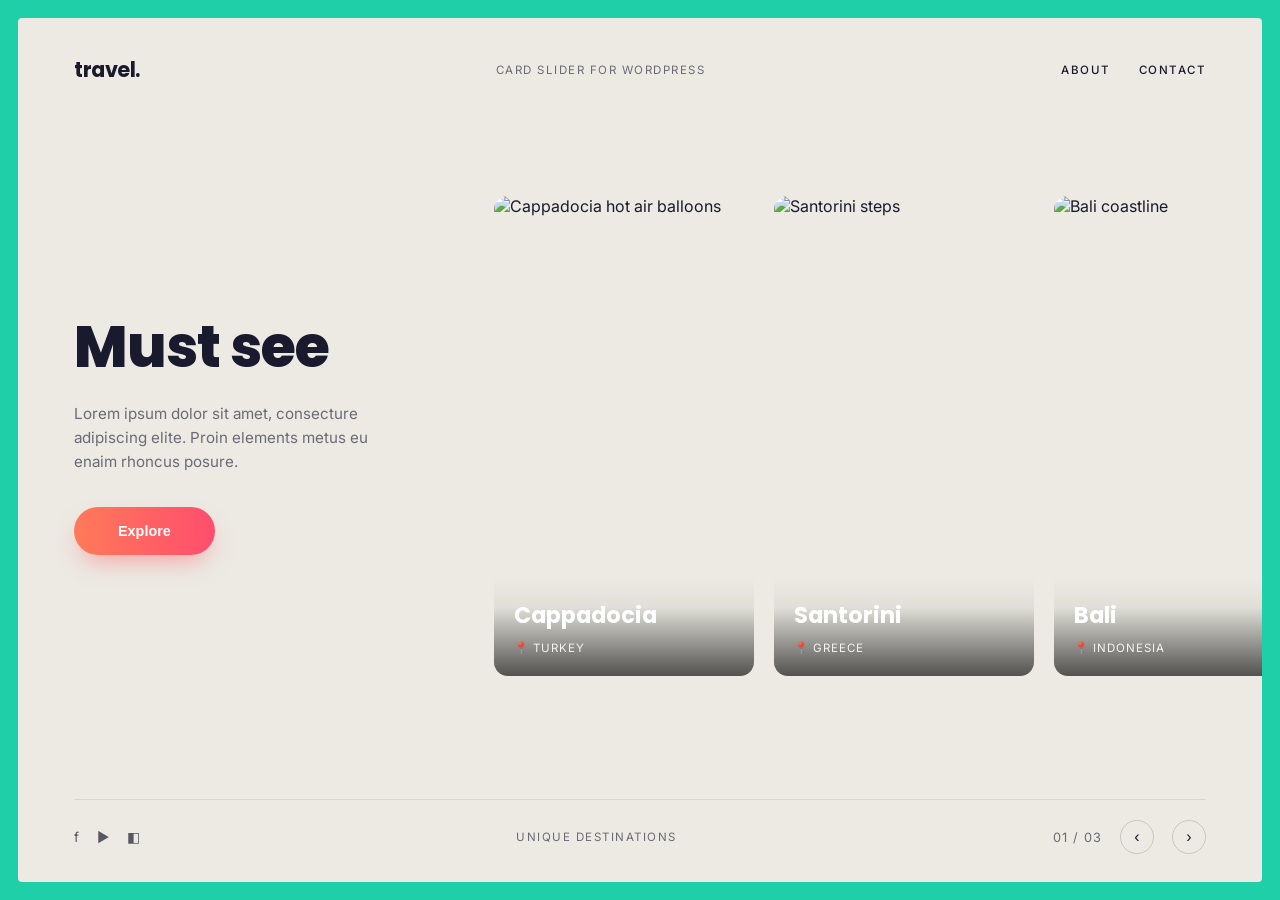
==== Vercel.html @ 94c6dc6c "added a travel page" ====
<!DOCTYPE html>
<html lang="en">
<head>
    <meta charset="UTF-8">
    <meta name="viewport" content="width=device-width, initial-scale=1.0">
    <title>Travel-Must See Places</title>
    <link rel="stylesheet" href="vercel.css">
</head>
<body>

    <div class="page">

        <header class="nav">
            <div class="logo">travel.</div>
            <div class="nav-tag">Card slider for wordpress</div>
            <nav class="nav-links">
                <a href="#">About</a>
                <a href="#">Contact</a>
            </nav>
        </header>

        <main class="hero">
            <div class="hero-copy">
                <h1>Must see<br></h1>
                <p>Lorem ipsum dolor sit amet, consecture adipiscing elite. Proin elements metus eu enaim rhoncus posure.</p>
                <button class="explore-btn">Explore</button>
            </div>

            <div class="slider">
                <div class="card">
                    <img src="https://images.unsplash.com/photo-1641128324972-af3212f0f6bd?w=600&q=80" alt="Cappadocia hot air balloons">
                    <div class="card-info">
                        <h2>Cappadocia</h2>
                        <span>📍 Turkey</span>
                    </div>
                </div>

                <div class="card">
                    <img src="https://images.unsplash.com/photo-1613395877344-13d4a8e0d49e?w=600&q=80" alt="Santorini steps">
                    <div class="card-info">
                        <h2>Santorini</h2>
                        <span>📍 Greece</span>
                    </div>
                </div>

                <div class="card">
                   <img src="https://images.unsplash.com/photo-1573790387438-4da905039392?w=600&q=80" alt="Bali coastline">
                   <div class="card-info">
                     <h2>Bali</h2>
                     <span>📍 Indonesia</span>
                   </div>
                </div>
            </div>
        </main>

        <footer class="bottom-bar">
            <div class="socials">
                  <a href="#">f</a>
                  <a href="#">▶</a>
                  <a href="#">◧</a>
            </div>
            <div class="footer-tag">Unique destinations</div>
            <div class="pager">
                <span class="pager-count">01 / 03</span>
                <button class="arrow" id="prevArrow">‹</button>
                <button class="arrow" id="nextArrow">›</button>
            </div>
        </footer>

    </div>

    <script src="vercel.js"></script>
    
</body>
</html>
---- vercel.css ----
@import url('https://fonts.googleapis.com/css2?family=Poppins:wght@400;500;600;700;800&family=Inter:wght@400;500&display=swap');

:root{
    --bg: #eceae3;
    --border-teal: #1fcfa8;
    --lnk: #1a1a2e;
    --muted: #6b6b76;
    --card-radius: 14px;
    --btn-grad-start: #ff7a59;
    --btn-grad-end: #ff4d6d;
}

*{ box-sizing: border-box; margin: 0; padding: 0;}

body{
    font-family: 'Inter', sans-serif;
    background: var(--border-teal);
    padding: 18px;
    min-height: 100vh;
    color: var(--lnk);
}

.page{
    background: var(--bg);
    border-radius: 4px;
    min-height: calc(100vh - 36px);
    padding: 36px 56px 0;
    display: flex;
    flex-direction: column;
    overflow: hidden;
}

.nav{
    display: flex;
    align-items: center;
    justify-content: space-between;
}

.logo{
    font-family: 'Poppins', sans-serif;
    font-weight: 700;
    font-size: 1.3rem;
    letter-spacing: -0.5px;
}

.nav-tag{
    font-size: 0.72rem;
    letter-spacing: 1.5px;
    text-transform: uppercase;
    color: var(--muted);
}

.nav-links{
    display: flex;
    gap: 28px;
}

.nav-links a{
    text-decoration: none;
    color: var(--lnk);
    font-size: 0.72rem;
    letter-spacing: 1.5px;
    text-transform: uppercase;
    font-weight: 500;
}

.hero{
    flex: 1;
    display: flex;
    align-items: center;
    gap: 40px;
    padding: 40px 0;
}

.hero-copy{
    flex: 0 0 380px;
}

.hero-copy h1{
    font-family: 'Poppins', sans-serif;
    font-weight: 800;
    font-size: 3.6rem;
    line-height: 1.05;
    letter-spacing: -1px;
    margin-bottom: 24px;
}
.hero-copy p{
    color: var(--muted);
    font-size: 0.95rem;
    line-height: 1.6;
    max-width: 340px;
    margin-bottom: 32px;
}

.explore-btn{
    background: linear-gradient(90deg, var(--btn-grad-start), var(--btn-grad-end));
    color: #fff;
    border: none;
    padding: 16px 44px;
    border-radius: 30px;
    font-size: 0.9rem;
    font-weight: 600;
    cursor: pointer;
    box-shadow: 0 12px 24px -8px rgba(255, 90, 100, 0.55);
    transition: transform 0.2s ease;
}

.explore-btn:hover{ transform: translateY(-2px); }
.explore-btn:focus-visible{ outline: 3px solid var(--lnk); outline-offset: 3px; }

.slider{
  flex: 1;
  display: flex;
  gap: 20px;
  height: 480px;
  justify-content: flex-end;
}

.card{
  position: relative;
  width: 260px;
  border-radius: var(--card-radius);
  overflow: hidden;
  flex-shrink: 0;
}

.card img{
  width: 100%;
  height: 100%;
  object-fit: cover;
  display: block;
}

.card-info{
  position: absolute;
  left: 0; right: 0; bottom: 0;
  padding: 20px;
  background: linear-gradient(to top, rgba(0,0,0,0.65) 0%, rgba(0,0,0,0.05) 70%, transparent 100%);
  color: #fff;
}

.card-info h2{
  font-family: 'Poppins', sans-serif;
  font-weight: 700;
  font-size: 1.4rem;
  margin-bottom: 4px;
}

.card-info span{
  font-size: 0.72rem;
  letter-spacing: 1px;
  text-transform: uppercase;
  opacity: 0.9;
}

/* ---------- FOOTER ---------- */
.bottom-bar{
  display: flex;
  align-items: center;
  justify-content: space-between;
  padding: 20px 0 28px;
  border-top: 1px solid rgba(0,0,0,0.08);
  margin-top: 12px;
}

.socials{
  display: flex;
  gap: 18px;
}

.socials a{
  text-decoration: none;
  color: var(--ink);
  font-size: 0.85rem;
  opacity: 0.7;
}

.footer-tag{
  font-size: 0.72rem;
  letter-spacing: 1.5px;
  text-transform: uppercase;
  color: var(--muted);
}

.pager{
  display: flex;
  align-items: center;
  gap: 18px;
}

.pager-count{
  font-size: 0.8rem;
  color: var(--muted);
  letter-spacing: 1px;
}

.arrow{
  width: 34px;
  height: 34px;
  border-radius: 50%;
  border: 1px solid rgba(0,0,0,0.15);
  background: transparent;
  font-size: 1rem;
  cursor: pointer;
  color: var(--ink);
  display: inline-flex;
  align-items: center;
  justify-content: center;
  transition: background 0.2s ease;
}

.arrow:hover{ background: rgba(0,0,0,0.06); }
.arrow:focus-visible{ outline: 2px solid var(--ink); outline-offset: 2px; }

/* ---------- RESPONSIVE ---------- */
@media (max-width: 1000px){
  .page{ padding: 28px; }
  .hero{ flex-direction: column; align-items: flex-start; }
  .hero-copy{ flex: none; }
  .slider{ width: 100%; height: 380px; overflow-x: auto; justify-content: flex-start; }
  .hero-copy h1{ font-size: 2.6rem; }
}

@media (max-width: 560px){
  .nav-tag{ display: none; }
  .card{ width: 200px; }
  .hero-copy h1{ font-size: 2.1rem; }
  .bottom-bar{ flex-wrap: wrap; gap: 12px; }
}

@media (prefers-reduced-motion: reduce){
  .explore-btn{ transition: none; }
}
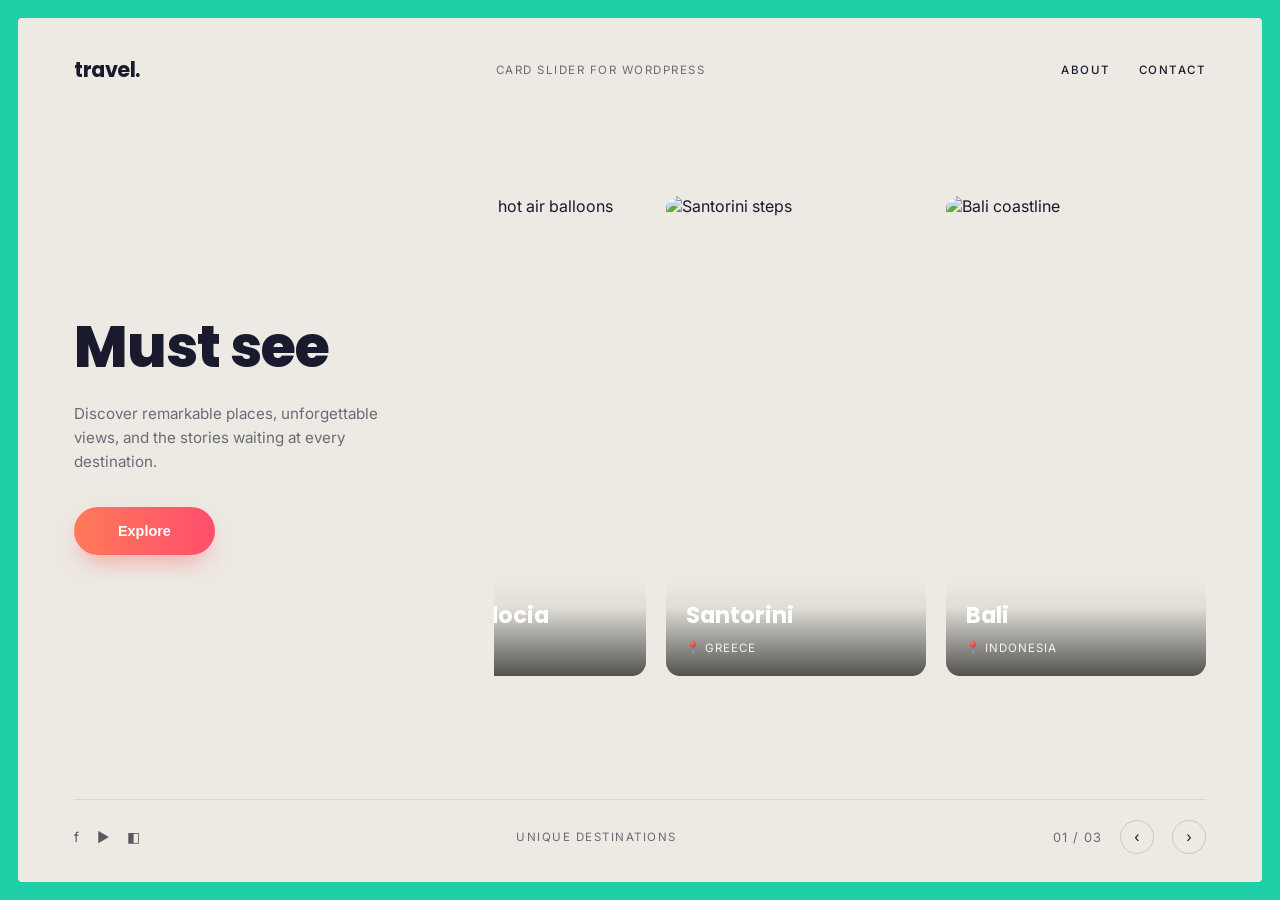
==== commit 36870184: "added a travel.page" ====
--- a/Vercel.html
+++ b/Vercel.html
@@ -3,7 +3,9 @@
 <head>
     <meta charset="UTF-8">
     <meta name="viewport" content="width=device-width, initial-scale=1.0">
-    <title>Travel-Must See Places</title>
+    <meta name="description" content="Discover memorable destinations around the world.">
+    <meta name="theme-color" content="#1fcfa8">
+    <title>Travel — Must See Places</title>
     <link rel="stylesheet" href="vercel.css">
 </head>
 <body>
@@ -14,19 +16,19 @@
             <div class="logo">travel.</div>
             <div class="nav-tag">Card slider for wordpress</div>
             <nav class="nav-links">
-                <a href="#">About</a>
-                <a href="#">Contact</a>
+                <a href="#about">About</a>
+                <a href="mailto:hello@example.com">Contact</a>
             </nav>
         </header>
 
-        <main class="hero">
+        <main class="hero" id="about">
             <div class="hero-copy">
-                <h1>Must see<br></h1>
-                <p>Lorem ipsum dolor sit amet, consecture adipiscing elite. Proin elements metus eu enaim rhoncus posure.</p>
-                <button class="explore-btn">Explore</button>
+                <h1>Must see</h1>
+                <p>Discover remarkable places, unforgettable views, and the stories waiting at every destination.</p>
+                <button class="explore-btn" type="button">Explore</button>
             </div>
 
-            <div class="slider">
+            <div class="slider" aria-label="Featured destinations">
                 <div class="card">
                     <img src="https://images.unsplash.com/photo-1641128324972-af3212f0f6bd?w=600&q=80" alt="Cappadocia hot air balloons">
                     <div class="card-info">
@@ -54,16 +56,16 @@
         </main>
 
         <footer class="bottom-bar">
-            <div class="socials">
-                  <a href="#">f</a>
-                  <a href="#">▶</a>
-                  <a href="#">◧</a>
+            <div class="socials" aria-label="Social links">
+                  <a href="https://facebook.com" aria-label="Facebook">f</a>
+                  <a href="https://youtube.com" aria-label="YouTube">▶</a>
+                  <a href="https://instagram.com" aria-label="Instagram">◧</a>
             </div>
             <div class="footer-tag">Unique destinations</div>
             <div class="pager">
-                <span class="pager-count">01 / 03</span>
-                <button class="arrow" id="prevArrow">‹</button>
-                <button class="arrow" id="nextArrow">›</button>
+                <span class="pager-count" aria-live="polite">01 / 03</span>
+                <button class="arrow" id="prevArrow" type="button" aria-label="Previous destination">‹</button>
+                <button class="arrow" id="nextArrow" type="button" aria-label="Next destination">›</button>
             </div>
         </footer>
 
@@ -72,4 +74,4 @@
     <script src="vercel.js"></script>
     
 </body>
-</html>+</html>
--- a/vercel.css
+++ b/vercel.css
@@ -114,7 +114,12 @@
   gap: 20px;
   height: 480px;
   justify-content: flex-end;
-}
+  overflow-x: auto;
+  scroll-behavior: smooth;
+  scrollbar-width: none;
+}
+
+.slider::-webkit-scrollbar{ display: none; }
 
 .card{
   position: relative;
@@ -170,7 +175,7 @@
 
 .socials a{
   text-decoration: none;
-  color: var(--ink);
+  color: var(--lnk);
   font-size: 0.85rem;
   opacity: 0.7;
 }
@@ -202,7 +207,7 @@
   background: transparent;
   font-size: 1rem;
   cursor: pointer;
-  color: var(--ink);
+  color: var(--lnk);
   display: inline-flex;
   align-items: center;
   justify-content: center;
@@ -210,7 +215,7 @@
 }
 
 .arrow:hover{ background: rgba(0,0,0,0.06); }
-.arrow:focus-visible{ outline: 2px solid var(--ink); outline-offset: 2px; }
+.arrow:focus-visible{ outline: 2px solid var(--lnk); outline-offset: 2px; }
 
 /* ---------- RESPONSIVE ---------- */
 @media (max-width: 1000px){
@@ -230,4 +235,25 @@
 
 @media (prefers-reduced-motion: reduce){
   .explore-btn{ transition: none; }
-}+}
+
+/* Keyboard access, touch-friendly cards, and compact phone layout. */
+.slider{ scroll-snap-type: x mandatory; }
+.card{ scroll-snap-align: start; }
+.nav-links a:focus-visible, .socials a:focus-visible{
+  outline: 2px solid var(--lnk);
+  outline-offset: 4px;
+}
+
+@media (max-width: 560px){
+  body{ padding: 10px; }
+  .page{ min-height: calc(100vh - 20px); padding: 22px 18px 0; }
+  .nav-links{ gap: 14px; }
+  .nav-links a{ font-size: 0.65rem; letter-spacing: 1px; }
+  .slider{ height: 320px; }
+  .footer-tag{ display: none; }
+}
+
+@media (prefers-reduced-motion: reduce){
+  .slider{ scroll-behavior: auto; }
+}
